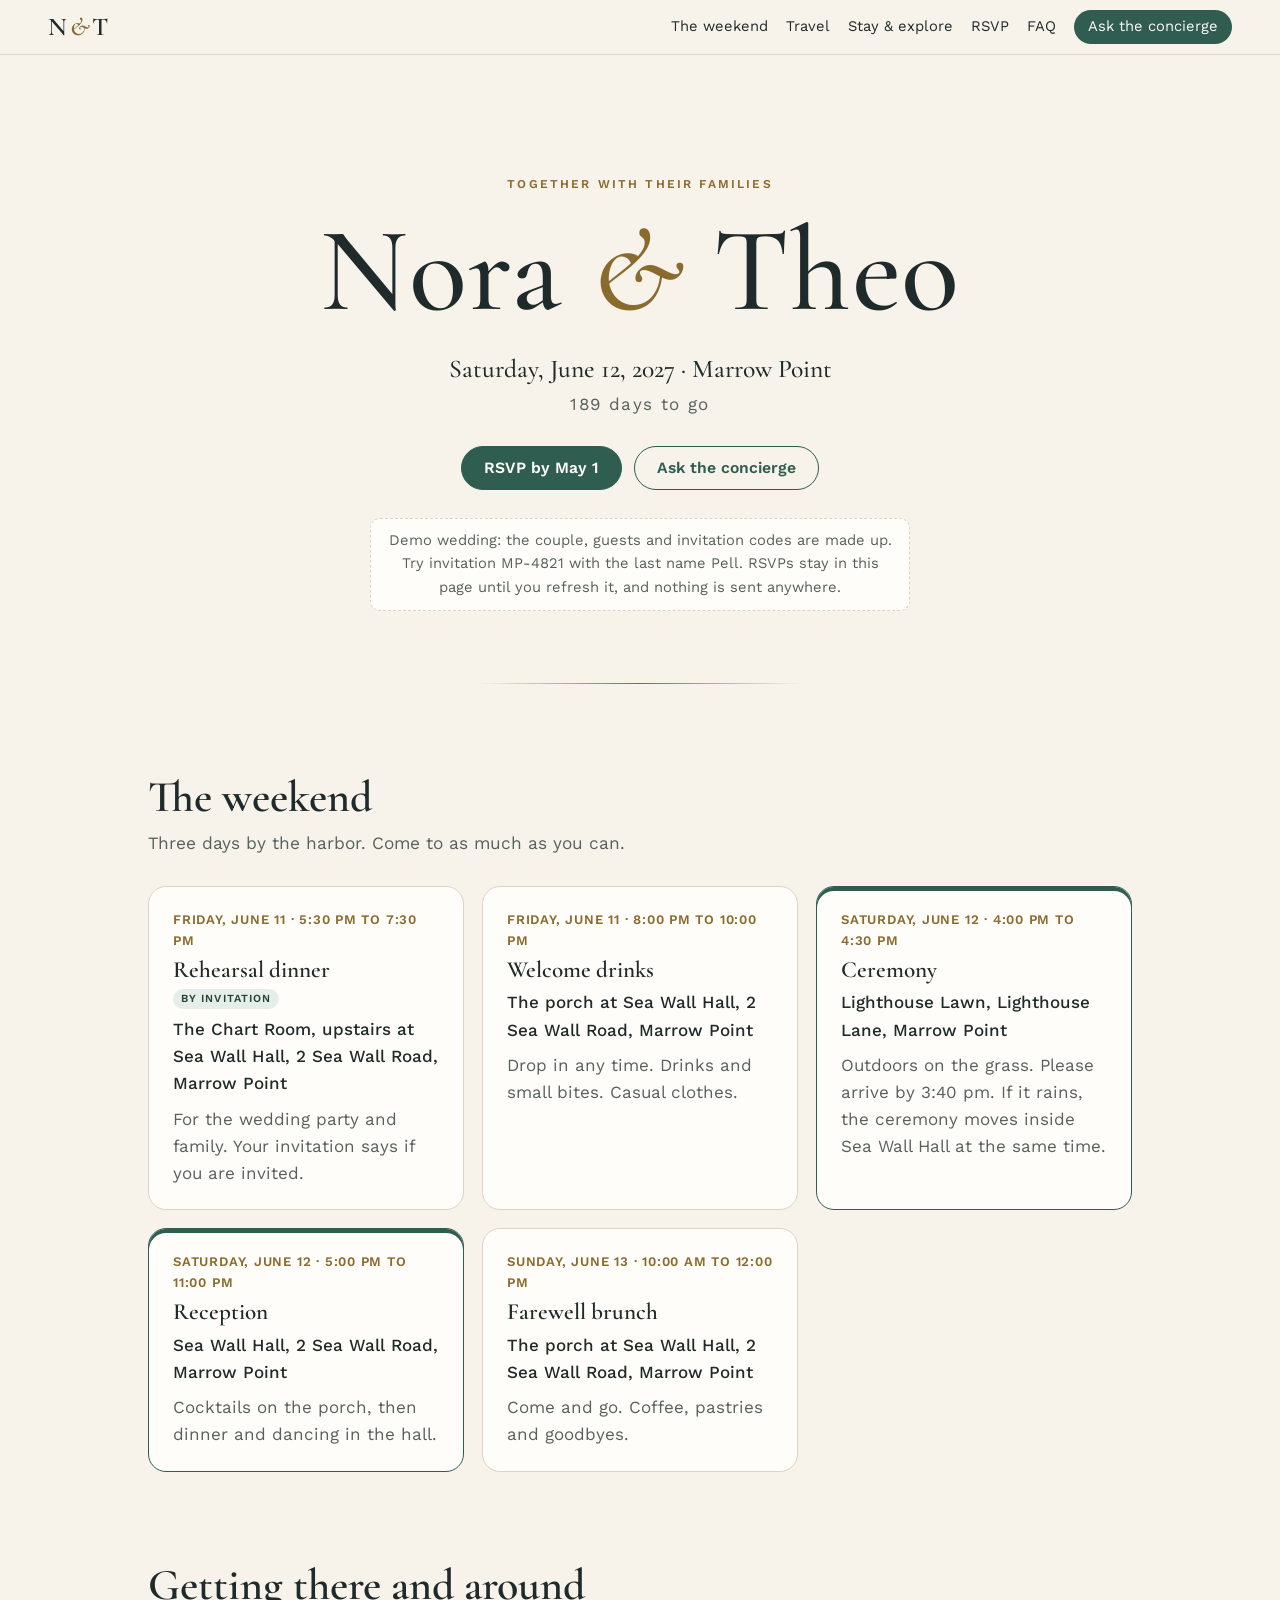
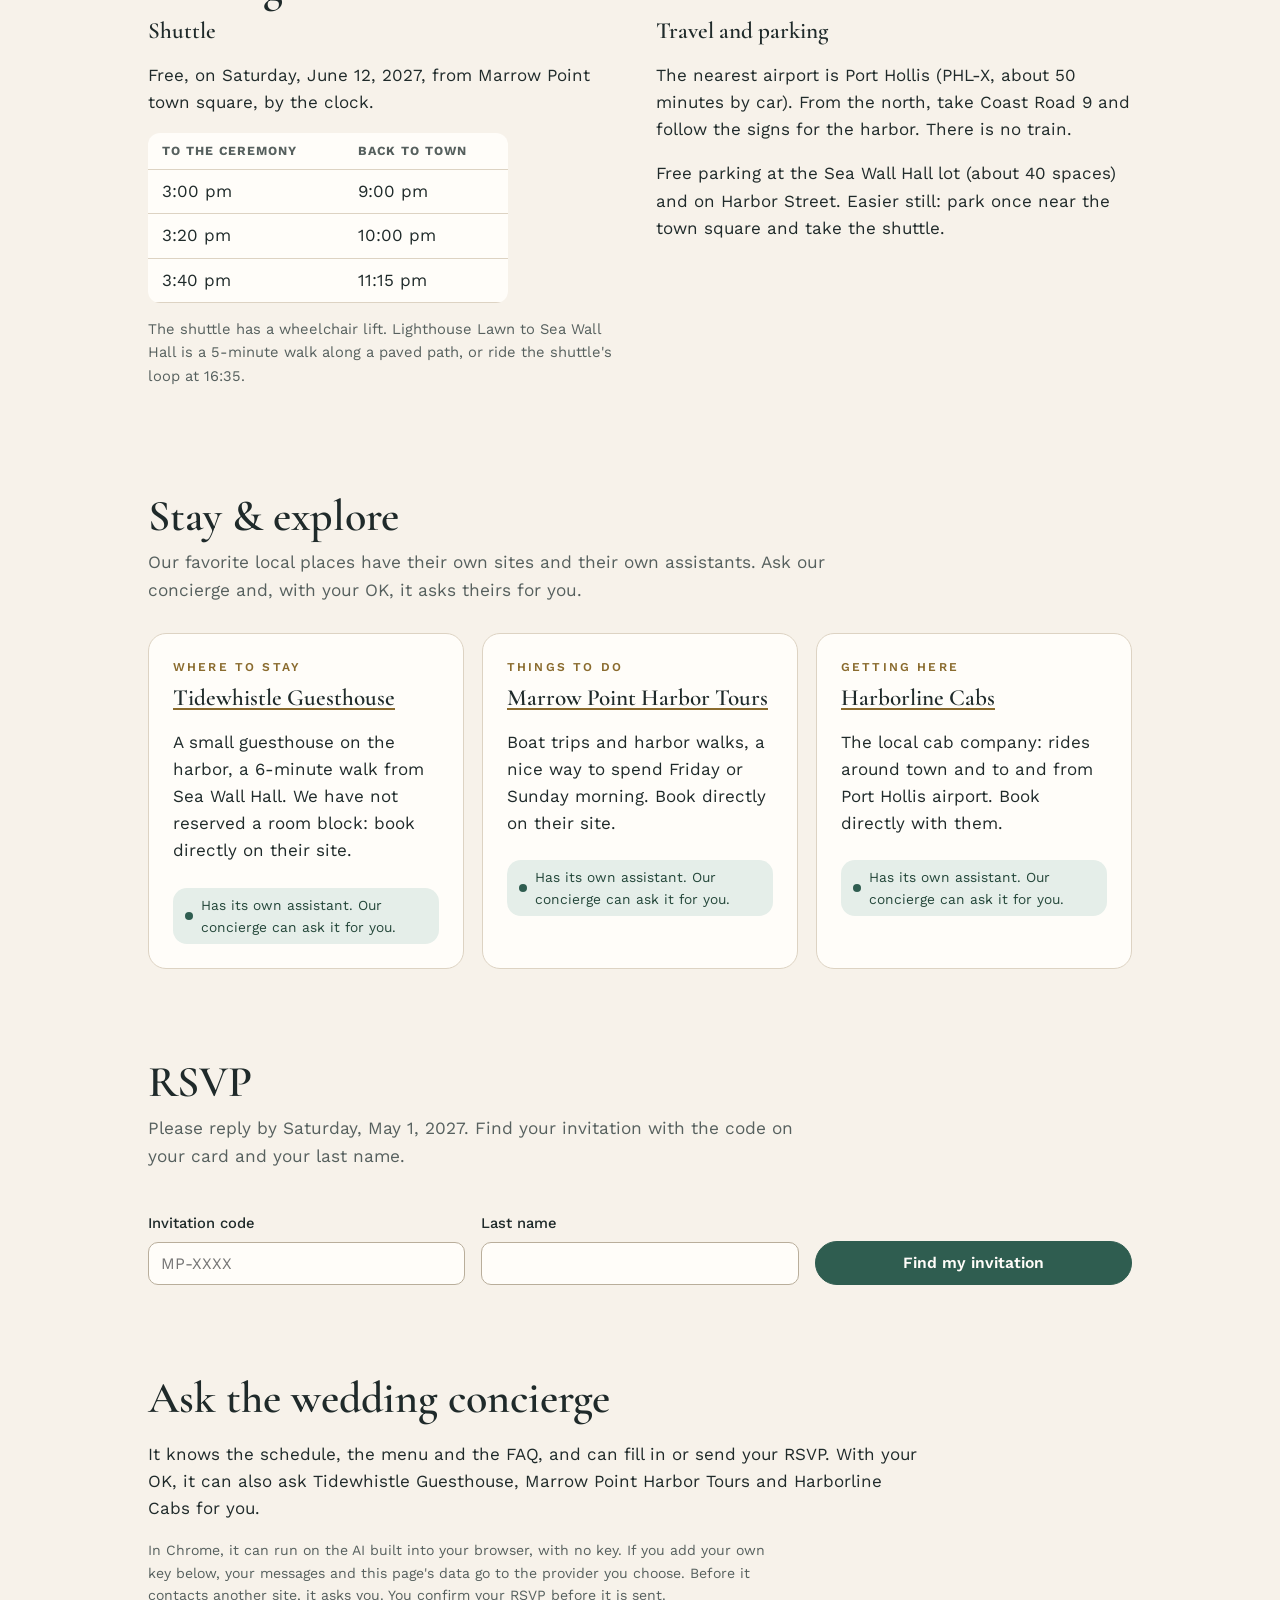
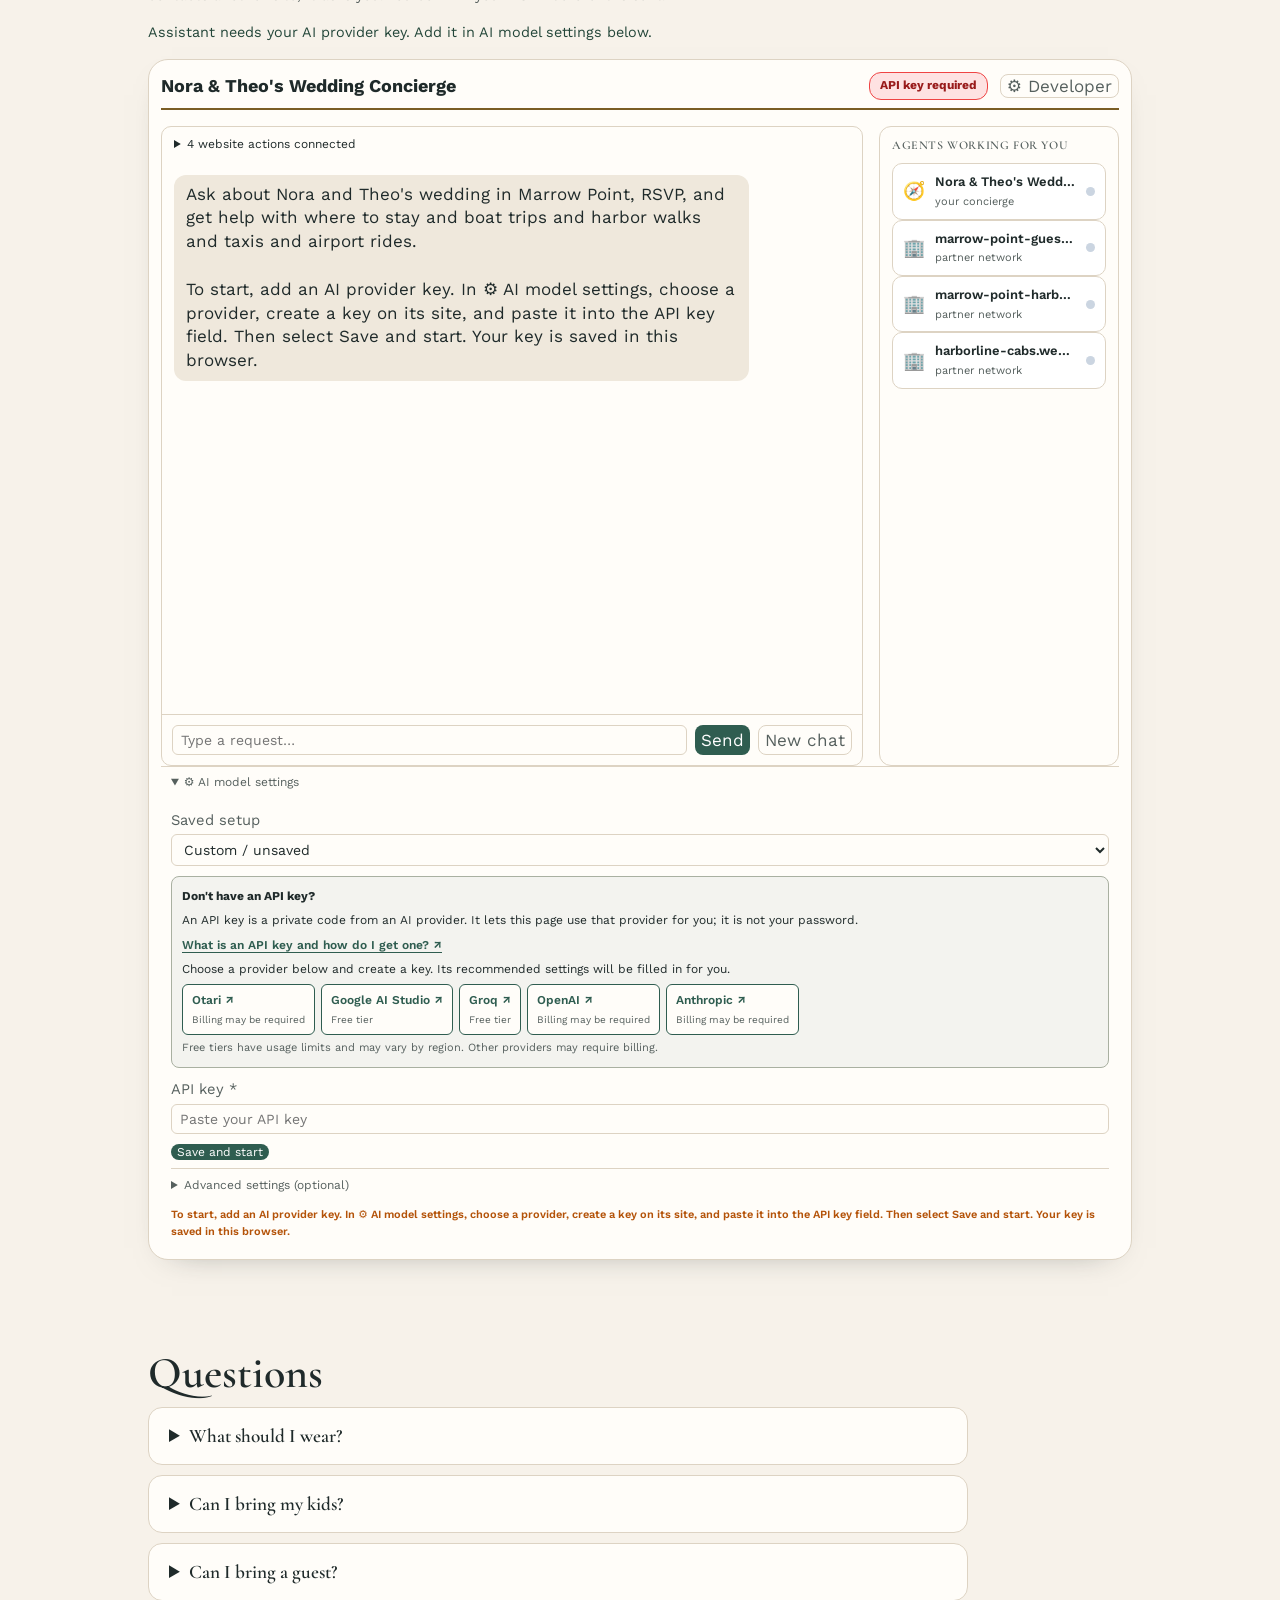
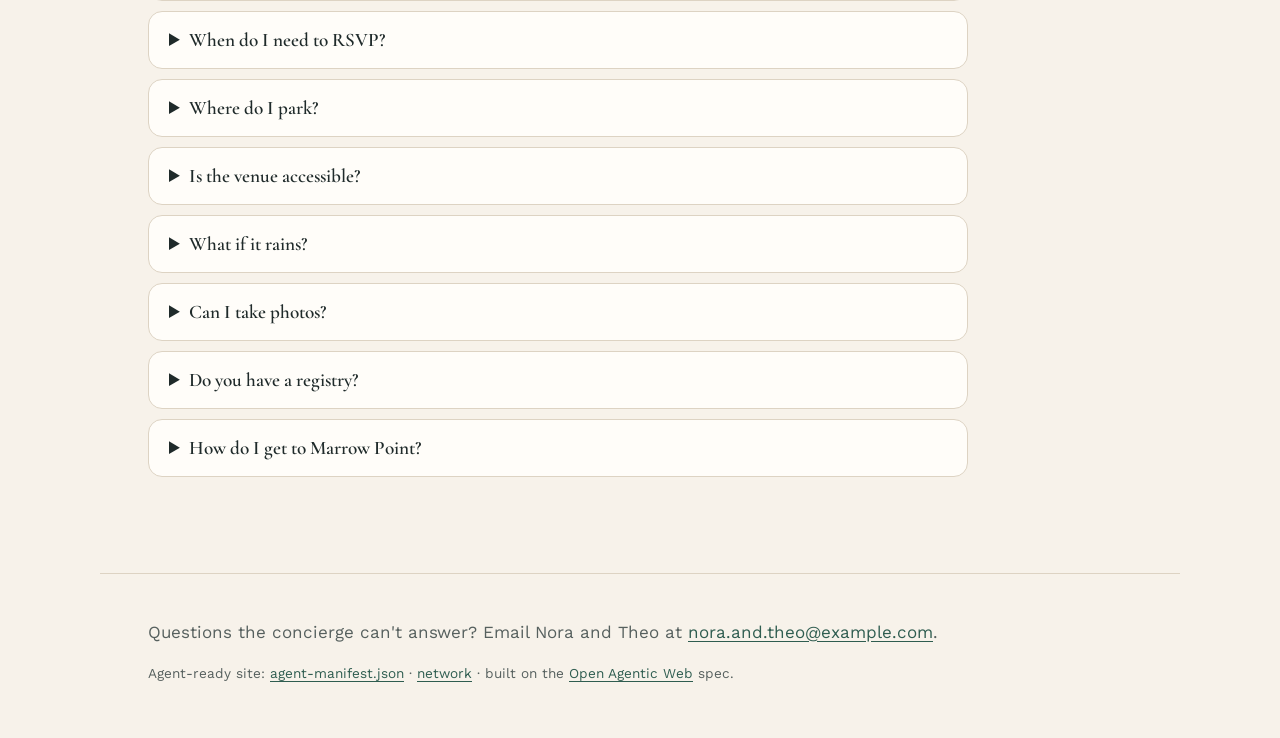
==== wedding/index.html @ eae4ab56 "Marrow Point: an agentic wedding weekend and event site kit Wedding site with a guest concierge buil" ====
<!doctype html>
<html lang="en">
  <head>
    <meta charset="utf-8">
    <meta name="viewport" content="width=device-width, initial-scale=1">
    <meta name="description" content="Nora and Theo are getting married in Marrow Point on June 12, 2027. The weekend schedule, travel, places to stay, RSVP, and a concierge that answers guests' questions.">
    <title>Nora &amp; Theo · Marrow Point · June 12, 2027</title>
    <link rel="icon" href="favicon.svg" type="image/svg+xml">
    <link rel="preconnect" href="https://fonts.googleapis.com">
    <link rel="preconnect" href="https://fonts.gstatic.com" crossorigin>
    <link rel="stylesheet" href="https://fonts.googleapis.com/css2?family=Cormorant+Garamond:ital,wght@0,500;0,600;1,500&family=Work+Sans:wght@400;500;600&display=swap">
    <link rel="stylesheet" href="styles.css">
    <script type="module" src="js/app.js"></script>
    <script type="module" src="site.js"></script>
  </head>
  <body>
    <a class="skip" href="#main">Skip to content</a>
    <header class="topbar">
      <a class="monogram" id="monogram" href="#top" aria-label="Home">N<span>&amp;</span>T</a>
      <nav aria-label="Main navigation">
        <a href="#weekend" id="nav-schedule">Schedule</a>
        <a href="#travel">Travel</a>
        <a href="#stay" id="nav-stay">Stay &amp; explore</a>
        <a href="#rsvp">RSVP</a>
        <a href="#faq">FAQ</a>
        <a class="nav-ask" href="#assistant">Ask the concierge</a>
      </nav>
    </header>

    <main id="main">
      <section id="top" class="hero" aria-labelledby="names">
        <p class="eyebrow" id="hero-eyebrow">Together with their families</p>
        <h1 id="names">Nora <span class="amp">&amp;</span> Theo</h1>
        <p class="hero-date" id="hero-date">Saturday, June 12, 2027 · Marrow Point</p>
        <p class="hero-count" id="countdown" aria-live="off"></p>
        <div class="hero-actions">
          <a class="button" id="rsvp-cta" href="#rsvp">RSVP</a>
          <a class="button ghost" href="#assistant">Ask the concierge</a>
        </div>
        <p id="demo-note" class="note demo">Demo wedding: the couple, guests and invitation codes are made up.
          Try invitation <strong>MP-4821</strong> with the last name <strong>Pell</strong>.
          RSVPs stay in this page until you refresh it, and nothing is sent anywhere.</p>
      </section>

      <section id="weekend" aria-labelledby="weekend-heading">
        <h2 id="weekend-heading">The weekend</h2>
        <p class="lede" id="weekend-lede"></p>
        <ol id="event-list" class="events"></ol>
        <noscript><p>Please turn on JavaScript to see the schedule and RSVP, or email nora.and.theo@example.com.</p></noscript>
      </section>

      <section id="travel" aria-labelledby="travel-heading">
        <h2 id="travel-heading">Getting there and around</h2>
        <div class="two-col">
          <div id="shuttle-block">
            <h3>Shuttle</h3>
            <div id="shuttle"></div>
          </div>
          <div>
            <h3>Travel and parking</h3>
            <p id="travel-note"></p>
            <p id="parking-note"></p>
          </div>
        </div>
      </section>

      <section id="stay" aria-labelledby="stay-heading">
        <h2 id="stay-heading">Stay &amp; explore</h2>
        <p class="lede" id="partners-note">Our favorite local places have their own sites and their own assistants.
          Ask our concierge and, with your OK, it asks theirs for you.</p>
        <div id="partner-list" class="partners"></div>
      </section>

      <section id="rsvp" aria-labelledby="rsvp-heading">
        <h2 id="rsvp-heading">RSVP</h2>
        <p class="lede" id="rsvp-deadline"></p>
        <form id="find-form" class="find" novalidate>
          <div class="field">
            <label for="find-code">Invitation code</label>
            <input id="find-code" autocomplete="off" maxlength="12" placeholder="Code" required>
          </div>
          <div class="field">
            <label for="find-lastName">Last name</label>
            <input id="find-lastName" autocomplete="family-name" maxlength="60" required>
          </div>
          <div class="field">
            <button type="submit">Find my invitation</button>
          </div>
        </form>
        <p id="find-error" class="error" role="alert"></p>
        <form id="rsvp-form" class="panel" novalidate hidden>
          <h3 id="rsvp-party"></h3>
          <p id="rsvp-current" class="note"></p>
          <div id="rsvp-guests"></div>
          <fieldset id="rsvp-plusone" hidden>
            <legend>Your guest</legend>
            <div class="field-row">
              <div class="field">
                <label for="plusone-name">Guest's full name (leave blank if you're coming alone)</label>
                <input id="plusone-name" maxlength="80" autocomplete="off">
              </div>
              <div class="field">
                <label for="plusone-meal">Dinner</label>
                <select id="plusone-meal"></select>
              </div>
            </div>
          </fieldset>
          <fieldset id="rsvp-events">
            <legend>Join us for more</legend>
            <div id="rsvp-event-boxes"></div>
          </fieldset>
          <label class="check" id="rsvp-shuttle-row"><input id="rsvp-shuttle" type="checkbox"> Save us seats on the shuttle</label>
          <label for="rsvp-notes">Notes for the couple (allergies, access needs, song requests)</label>
          <textarea id="rsvp-notes" rows="3" maxlength="400"></textarea>
          <p id="rsvp-error" class="error" role="alert"></p>
          <button type="submit">Send RSVP</button>
        </form>
        <div id="rsvp-confirmation" class="confirmation" tabindex="-1" hidden></div>
      </section>

      <section id="assistant" class="assistant" aria-labelledby="assistant-heading">
        <h2 id="assistant-heading">Ask the concierge</h2>
        <p id="assistant-intro">It knows the schedule, the menu and the FAQ, and can fill in or send your RSVP.</p>
        <p class="assistant-note">In Chrome, it can run on the AI built into your browser, with no key. If you add your own key below, your messages and this page's data go to the provider you choose. Before it contacts another site, it asks you. You confirm your RSVP before it is sent.</p>
        <p id="ondevice" class="ondevice" hidden></p>
        <p id="assistant-status" role="status">Connecting the assistant… If this message stays, the assistant could not load. You can still use the page directly.</p>
        <div id="agent-app">
          <div data-ns-slot="header"></div>
          <div class="assistant-panels">
            <div data-ns-slot="chat"></div>
            <div data-ns-slot="agents"></div>
          </div>
          <div data-ns-slot="settings"></div>
        </div>
      </section>

      <section id="faq" aria-labelledby="faq-heading">
        <h2 id="faq-heading">Questions</h2>
        <div id="faq-list" class="faq"></div>
      </section>
      <p id="status" class="visually-hidden" role="status" aria-live="polite"></p>
    </main>
    <footer>
      <p id="contact">Questions the concierge can't answer? Email Nora and Theo at
        <a href="mailto:nora.and.theo@example.com">nora.and.theo@example.com</a>.</p>
      <p class="small">Agent-ready site: <a href="agent-manifest.json">agent-manifest.json</a> ·
        <a id="network-link" href="marrow_point_wedding.network.json">network</a> · built on the
        <a href="https://github.com/cognizant-ai-labs/agentic-web">Open Agentic Web</a> spec.</p>
    </footer>
  </body>
</html>
---- wedding/styles.css ----
/* Nora & Theo, Marrow Point. A coastal palette: sea-glass green, sand, ink and a brass accent. */
:root {
  --ink: #1f2a2a;
  --muted: #56605e;
  --sea: #2f5d50;
  --sea-dark: #234639;
  --sea-tint: #e5eee9;
  --sand: #f7f2ea;
  --paper: #fffdf9;
  --brass: #8a6b2e;
  --line: #ddd3c3;
  --error: #9b2c2c;
  --serif: "Cormorant Garamond", Georgia, "Times New Roman", serif;
  --sans: "Work Sans", system-ui, -apple-system, "Segoe UI", sans-serif;
}

* { box-sizing: border-box; }
html { scroll-behavior: smooth; scroll-padding-top: 72px; }
body { margin: 0; background: var(--sand); color: var(--ink); font: 400 17px/1.6 var(--sans); }
a { color: var(--sea); text-underline-offset: 3px; }
a:hover { color: var(--sea-dark); }
h1, h2, h3 { font-family: var(--serif); font-weight: 600; line-height: 1.15; color: var(--ink); }
h2 { font-size: clamp(2rem, 4vw, 2.75rem); margin: 0 0 8px; }
h3 { font-size: 1.45rem; margin: 0 0 6px; }
.skip { position: absolute; left: -999px; top: 8px; background: var(--paper); padding: 8px 12px; z-index: 20; }
.skip:focus { left: 8px; }
.visually-hidden { position: absolute; width: 1px; height: 1px; overflow: hidden; clip: rect(0 0 0 0); white-space: nowrap; }
:focus-visible { outline: 3px solid var(--brass); outline-offset: 2px; }

/* Top bar */
.topbar { position: sticky; top: 0; z-index: 10; display: flex; align-items: center; justify-content: space-between; gap: 16px;
  padding: 10px clamp(16px, 4vw, 48px); background: rgba(247, 242, 234, 0.94); backdrop-filter: blur(6px); border-bottom: 1px solid var(--line); }
.monogram { font: 600 1.6rem/1 var(--serif); color: var(--ink); text-decoration: none; letter-spacing: 0.04em; }
.monogram span { color: var(--brass); font-style: italic; margin: 0 2px; }
.topbar nav { display: flex; flex-wrap: wrap; align-items: center; gap: 4px 18px; font-size: 0.92rem; }
.topbar nav a { color: var(--ink); text-decoration: none; padding: 4px 0; }
.topbar nav a:hover { color: var(--sea); text-decoration: underline; }
.topbar nav .nav-ask { color: var(--paper); background: var(--sea); padding: 5px 14px; border-radius: 999px; }
.topbar nav .nav-ask:hover { background: var(--sea-dark); color: var(--paper); text-decoration: none; }

main > section { max-width: 1080px; margin: 0 auto; padding: clamp(48px, 7vw, 88px) clamp(16px, 4vw, 48px) 0; }
.lede { color: var(--muted); font-size: 1.08rem; margin: 0 0 28px; max-width: 62ch; }
.eyebrow { text-transform: uppercase; letter-spacing: 0.18em; font-size: 0.75rem; color: var(--brass); margin: 0 0 8px; font-weight: 600; }
.note { color: var(--muted); font-size: 0.92rem; }

/* Hero */
main > .hero { text-align: center; padding-top: clamp(56px, 10vw, 120px); }
.hero h1 { font-size: clamp(3.6rem, 11vw, 7.5rem); font-weight: 500; margin: 8px 0 12px; letter-spacing: 0.01em; }
.hero .amp { font-style: italic; color: var(--brass); font-weight: 500; }
.hero-date { font: 500 clamp(1.25rem, 2.6vw, 1.6rem)/1.3 var(--serif); margin: 0; }
.hero-count { margin: 6px 0 28px; color: var(--muted); letter-spacing: 0.08em; }
.hero-actions { display: flex; flex-wrap: wrap; justify-content: center; gap: 12px; }
.hero .demo { max-width: 60ch; margin: 28px auto 0; background: var(--paper); border: 1px dashed var(--line); padding: 10px 16px; border-radius: 10px; }
.hero::after { content: ""; display: block; height: 1px; max-width: 320px; margin: clamp(48px, 7vw, 72px) auto 0;
  background: linear-gradient(90deg, transparent, var(--brass), transparent); }

/* Buttons and forms */
button, .button { display: inline-block; font: 600 0.98rem/1 var(--sans); padding: 13px 22px; border-radius: 999px; border: 1px solid var(--sea);
  background: var(--sea); color: var(--paper); cursor: pointer; text-decoration: none; }
button:hover, .button:hover { background: var(--sea-dark); color: var(--paper); }
.button.ghost { background: transparent; color: var(--sea); }
.button.ghost:hover { background: var(--sea-tint); color: var(--sea-dark); }
label { display: block; font-weight: 500; font-size: 0.92rem; margin: 14px 0 6px; }
input, select, textarea { width: 100%; font: 400 1rem var(--sans); padding: 11px 12px; border: 1px solid #b9ae9b; border-radius: 10px; background: var(--paper); color: var(--ink); }
textarea { resize: vertical; }
fieldset { border: 1px solid var(--line); border-radius: 14px; padding: 14px 18px 18px; margin: 18px 0 0; }
legend { font: 600 1.2rem var(--serif); padding: 0 6px; }
label.check { display: flex; align-items: center; gap: 10px; font-weight: 400; margin: 10px 0; }
label.check input { width: 20px; height: 20px; flex: none; accent-color: var(--sea); }
.choices { display: flex; flex-wrap: wrap; gap: 0 24px; }
.field-row, .find { display: flex; flex-wrap: wrap; gap: 0 16px; align-items: flex-end; }
.field { flex: 1 1 200px; }
.find button { margin-top: 14px; width: 100%; }
.error { color: var(--error); font-weight: 500; min-height: 1em; }
.error:empty { display: none; }
.panel { background: var(--paper); border: 1px solid var(--line); border-radius: 20px; padding: clamp(18px, 3vw, 32px); margin-top: 20px; box-shadow: 0 12px 32px -24px rgba(31, 42, 42, 0.5); }
.panel > button { margin-top: 18px; }
.panel h3 { margin-bottom: 0; }
.confirmation { margin-top: 20px; background: var(--sea-tint); border-left: 4px solid var(--sea); border-radius: 12px; padding: 18px 22px; }
.confirmation h3 { margin: 0 0 4px; }

/* Weekend */
.events { list-style: none; padding: 0; margin: 0; display: grid; grid-template-columns: repeat(auto-fit, minmax(290px, 1fr)); gap: 18px; }
.event { background: var(--paper); border: 1px solid var(--line); border-radius: 18px; padding: 22px 24px; }
#event-ceremony, #event-reception { border-color: var(--sea); box-shadow: inset 0 4px 0 var(--sea); }
.event .when { margin: 0 0 6px; color: var(--brass); font-weight: 600; font-size: 0.82rem; letter-spacing: 0.06em; text-transform: uppercase; }
.event .place { margin: 0 0 8px; font-weight: 500; }
.event p:last-child { margin: 0; color: var(--muted); }
.tag { font: 600 0.68rem/1 var(--sans); text-transform: uppercase; letter-spacing: 0.1em; background: var(--sea-tint); color: var(--sea-dark);
  padding: 5px 8px; border-radius: 999px; vertical-align: middle; white-space: nowrap; display: inline-block; }

/* Travel */
.two-col { display: grid; grid-template-columns: repeat(auto-fit, minmax(280px, 1fr)); gap: 32px; }
.times { border-collapse: collapse; width: 100%; max-width: 360px; background: var(--paper); border-radius: 12px; overflow: hidden; }
.times th, .times td { text-align: left; padding: 8px 14px; border-bottom: 1px solid var(--line); }
.times th { font-size: 0.78rem; text-transform: uppercase; letter-spacing: 0.08em; color: var(--muted); }

/* Partners */
.partners { display: grid; grid-template-columns: repeat(auto-fit, minmax(280px, 1fr)); gap: 18px; }
.partner { background: var(--paper); border: 1px solid var(--line); border-radius: 18px; padding: 24px; }
.partner h3 a { color: var(--ink); text-decoration-color: var(--brass); }
.agent-badge { display: inline-flex; align-items: center; gap: 8px; margin: 6px 0 0; font-size: 0.86rem; color: var(--sea-dark); background: var(--sea-tint);
  padding: 6px 12px; border-radius: 14px; }
.agent-badge::before { content: ""; width: 8px; height: 8px; flex: none; border-radius: 50%; background: var(--sea); }

/* FAQ */
.faq { display: grid; gap: 10px; max-width: 820px; }
.faq details { background: var(--paper); border: 1px solid var(--line); border-radius: 14px; padding: 4px 20px; }
.faq summary { cursor: pointer; font: 600 1.2rem var(--serif); padding: 12px 0; }
.faq details p { margin: 0 0 16px; color: var(--muted); }

footer { max-width: 1080px; margin: clamp(56px, 8vw, 96px) auto 0; padding: 28px clamp(16px, 4vw, 48px) 40px; border-top: 1px solid var(--line); color: var(--muted); }
footer .small { font-size: 0.85rem; }

@media (max-width: 760px) {
  body { font-size: 16px; }
  .topbar { flex-direction: column; align-items: flex-start; gap: 6px; position: static; }
  .topbar nav { gap: 2px 14px; }
  html { scroll-padding-top: 8px; }
}

/* ---------- Assistant (from the agentify-website template, set to this palette) ---------- */
.assistant > p { max-width: 70ch; }
.assistant .assistant-note { font-size: 0.88rem; color: var(--muted); }
#assistant-status { font-size: 0.9rem; color: var(--sea-dark); }

/* White text sits on --ns-primary and --ns-accent: both are over 4.5:1 with white. */
#agent-app {
  --ns-font: "Work Sans", system-ui, sans-serif;
  --ns-bg: #fffdf9;
  --ns-fg: #1f2a2a;
  --ns-primary: #2f5d50;
  --ns-accent: #7a5d24;
  --ns-border: #ddd3c3;
  --ns-panelbg: #fffdf9;
  --ns-msgbg: #efe8dc;
  --ns-muted: #56605e;
  background: var(--paper); border: 1px solid var(--line); border-radius: 20px; padding: 12px;
  box-shadow: 0 12px 32px -24px rgba(31, 42, 42, 0.5);
}

.assistant-panels {
  display: grid;
  grid-template-columns: minmax(0, 1fr) 240px;
  gap: 16px;
  margin-top: 16px;
}

#agent-app.ns-composed-app [data-ns-slot="chat"] { height: 640px; }
#agent-app .ns-chat { background: var(--ns-bg); }
/* Undo the page's own form rules inside the runtime's controls. */
#agent-app input[type="checkbox"],
#agent-app input[type="radio"] { width: auto; }
#agent-app input, #agent-app select, #agent-app textarea { border-radius: 6px; padding: 6px 8px; font-size: 14px; }
#agent-app fieldset { border-radius: 8px; padding: revert; margin: revert; }
#agent-app legend { font: inherit; }
#agent-app .ns-header { flex-wrap: wrap; }
#agent-app .ns-settings-body label { margin: 4px 0; font-weight: 400; }
#agent-app .ns-w-label { font-family: inherit; }
#agent-app .ns-widget label { margin: 0; }
#agent-app .ns-w-radio label,
#agent-app .ns-w-multi label,
#agent-app .ns-w-toggle { font-weight: 400; }
#agent-app .ns-w-toggle { font-size: 13px; }
#agent-app button { margin: 0; border-radius: 8px; font: inherit; line-height: normal; padding: revert; }
#agent-app .ns-w-choice { color: var(--ns-fg); }
#agent-app .ns-devtoggle:not(.on):hover,
#agent-app .ns-modal-close:hover { background: transparent; }
#agent-app .ns-w-choice:disabled:hover { background: #fafbfc; }
#agent-app .ns-consent { background: #fffbeb; }
#agent-app .ns-msgs:has(.ns-consent-actions) > .ns-turn-status { display: none; }
#agent-app .ns-msg { overflow-wrap: break-word; }
#agent-app .ns-consent-actions { flex-wrap: wrap; }
#agent-app .ns-consent-actions button { white-space: nowrap; }

body > dialog h2 { margin: 0 0 12px; font: 600 1.6rem var(--serif); }
body > dialog button { margin-right: 8px; }
.assistant-review { max-width: 640px; width: 85%; max-height: 85vh; overflow: auto; border: 1px solid var(--line); border-radius: 16px; padding: 24px;
  font: 16px var(--sans); background: var(--paper); color: var(--ink); }
.assistant-review::backdrop { background: rgba(31, 42, 42, 0.45); }
.assistant-review dl { display: grid; grid-template-columns: fit-content(40%) 1fr; gap: 4px 16px; margin: 12px 0; }
.assistant-review dt { font-weight: 600; }
.assistant-review dd { margin: 0; overflow-wrap: anywhere; }
.assistant-review details { margin: 12px 0; }
.assistant-review pre { white-space: pre-wrap; overflow-wrap: anywhere; }
.assistant-review .assistant-decline { background: transparent; color: inherit; border: 1px solid currentColor; }

@media (max-width: 760px) {
  .assistant-panels { grid-template-columns: 1fr; }
  .assistant-review dl { grid-template-columns: 1fr; gap: 0; }
  .assistant-review dd { margin-bottom: 8px; }
}

.ondevice { display: flex; flex-wrap: wrap; align-items: center; gap: 8px 12px; background: var(--sea-tint); border-radius: 14px; padding: 12px 16px; }
.ondevice[hidden] { display: none; }
.ondevice button { padding: 10px 18px; }
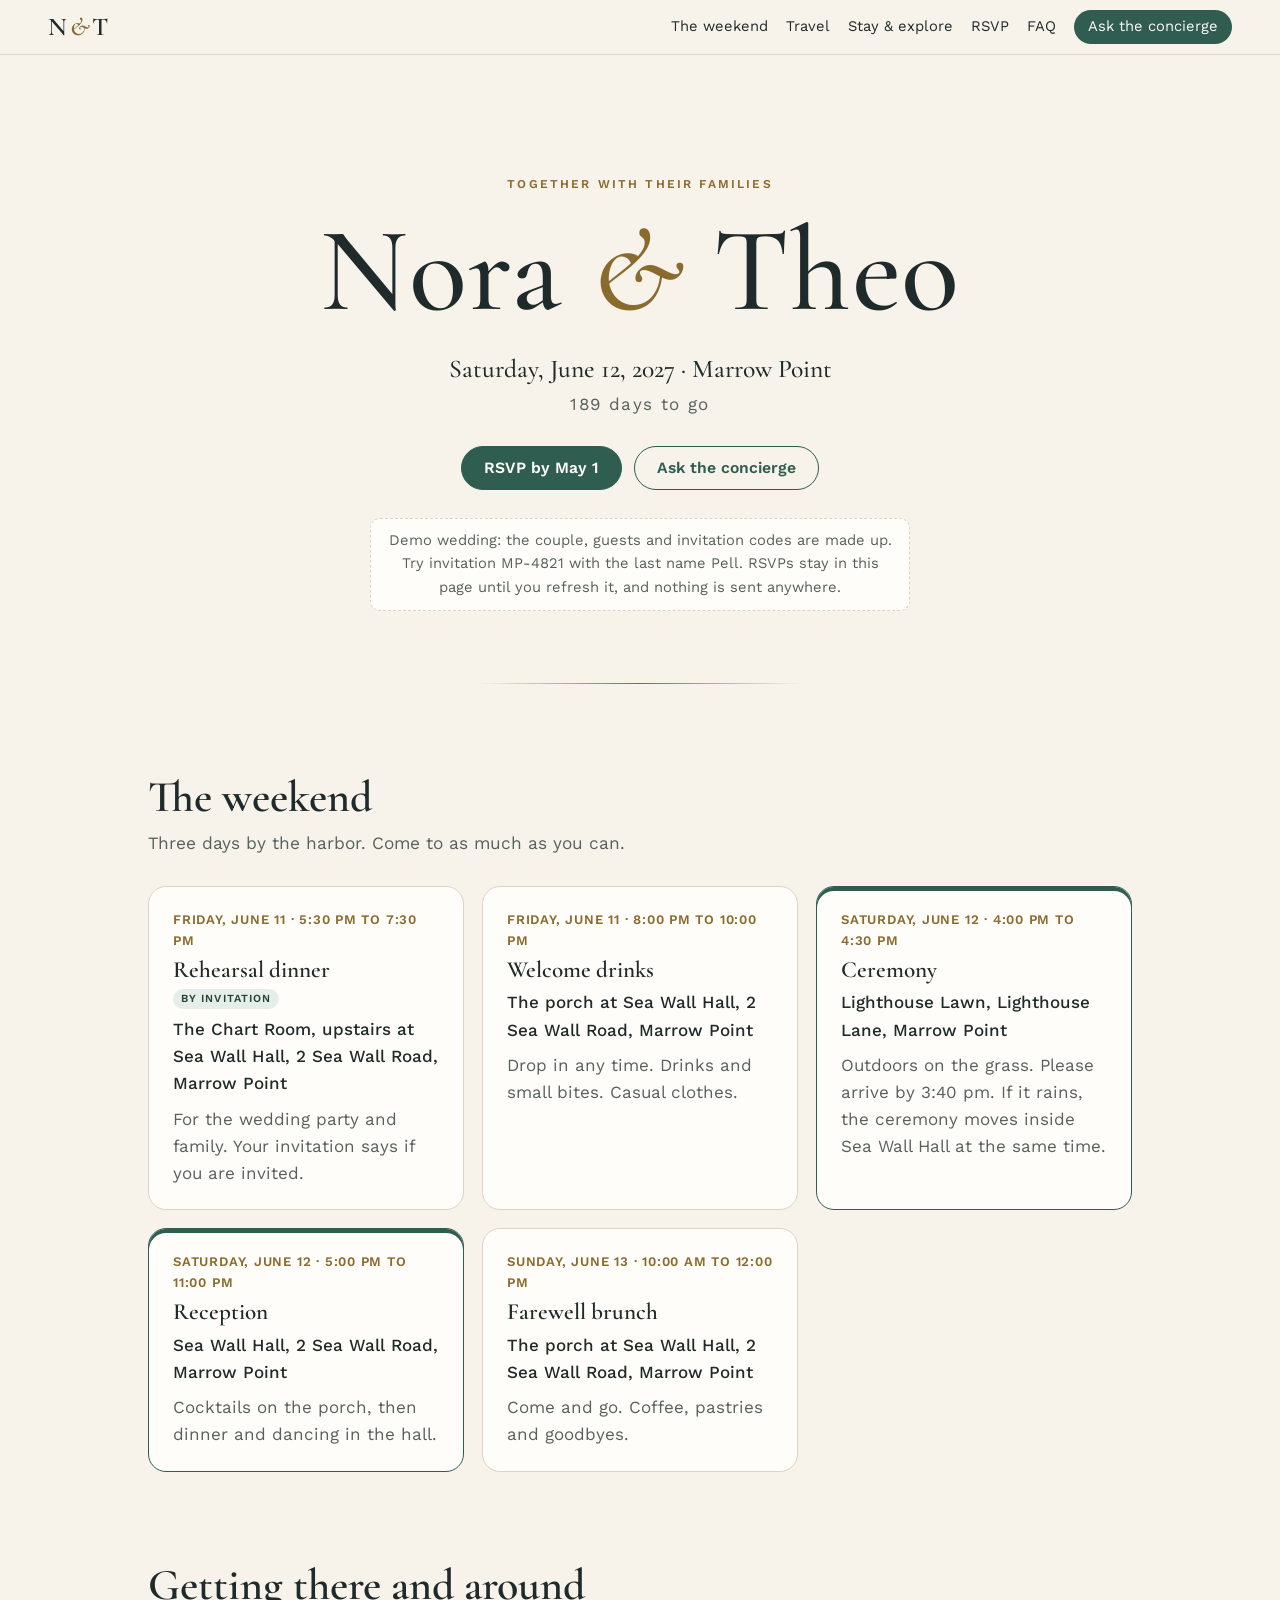
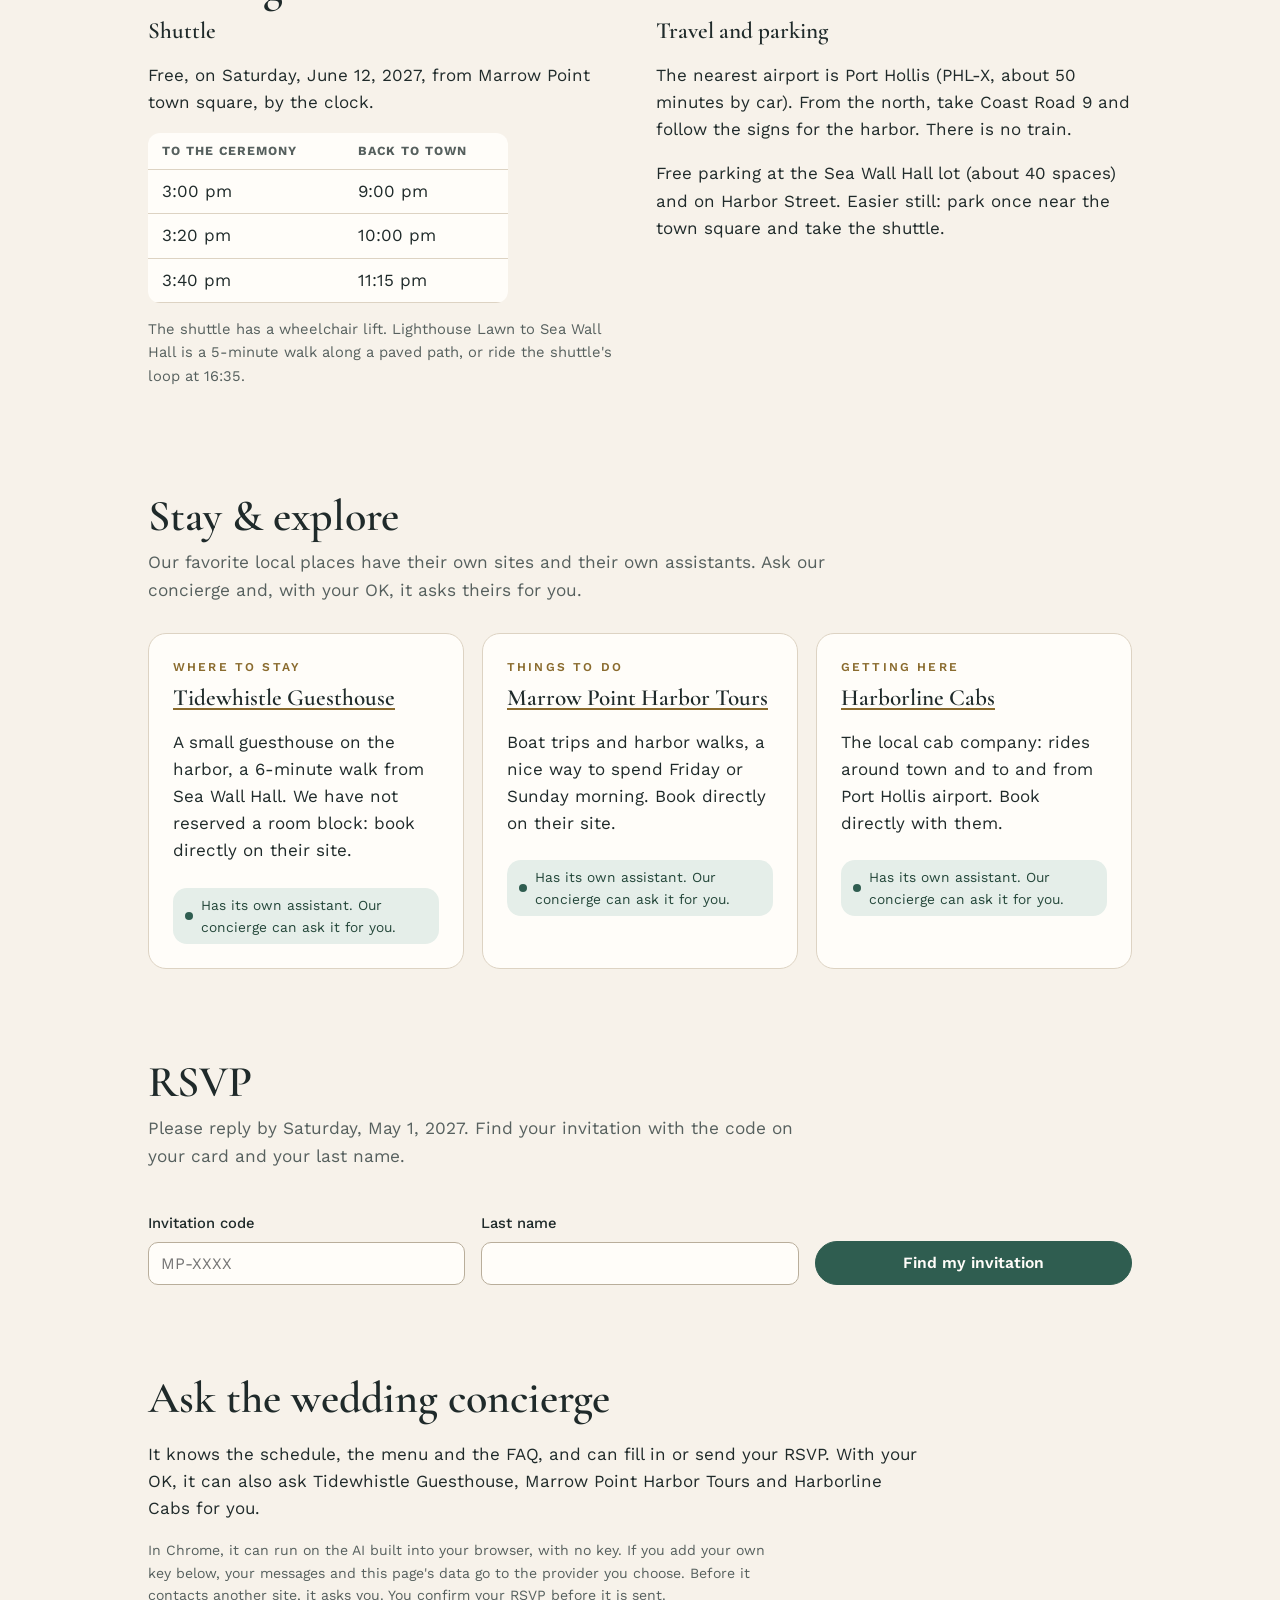
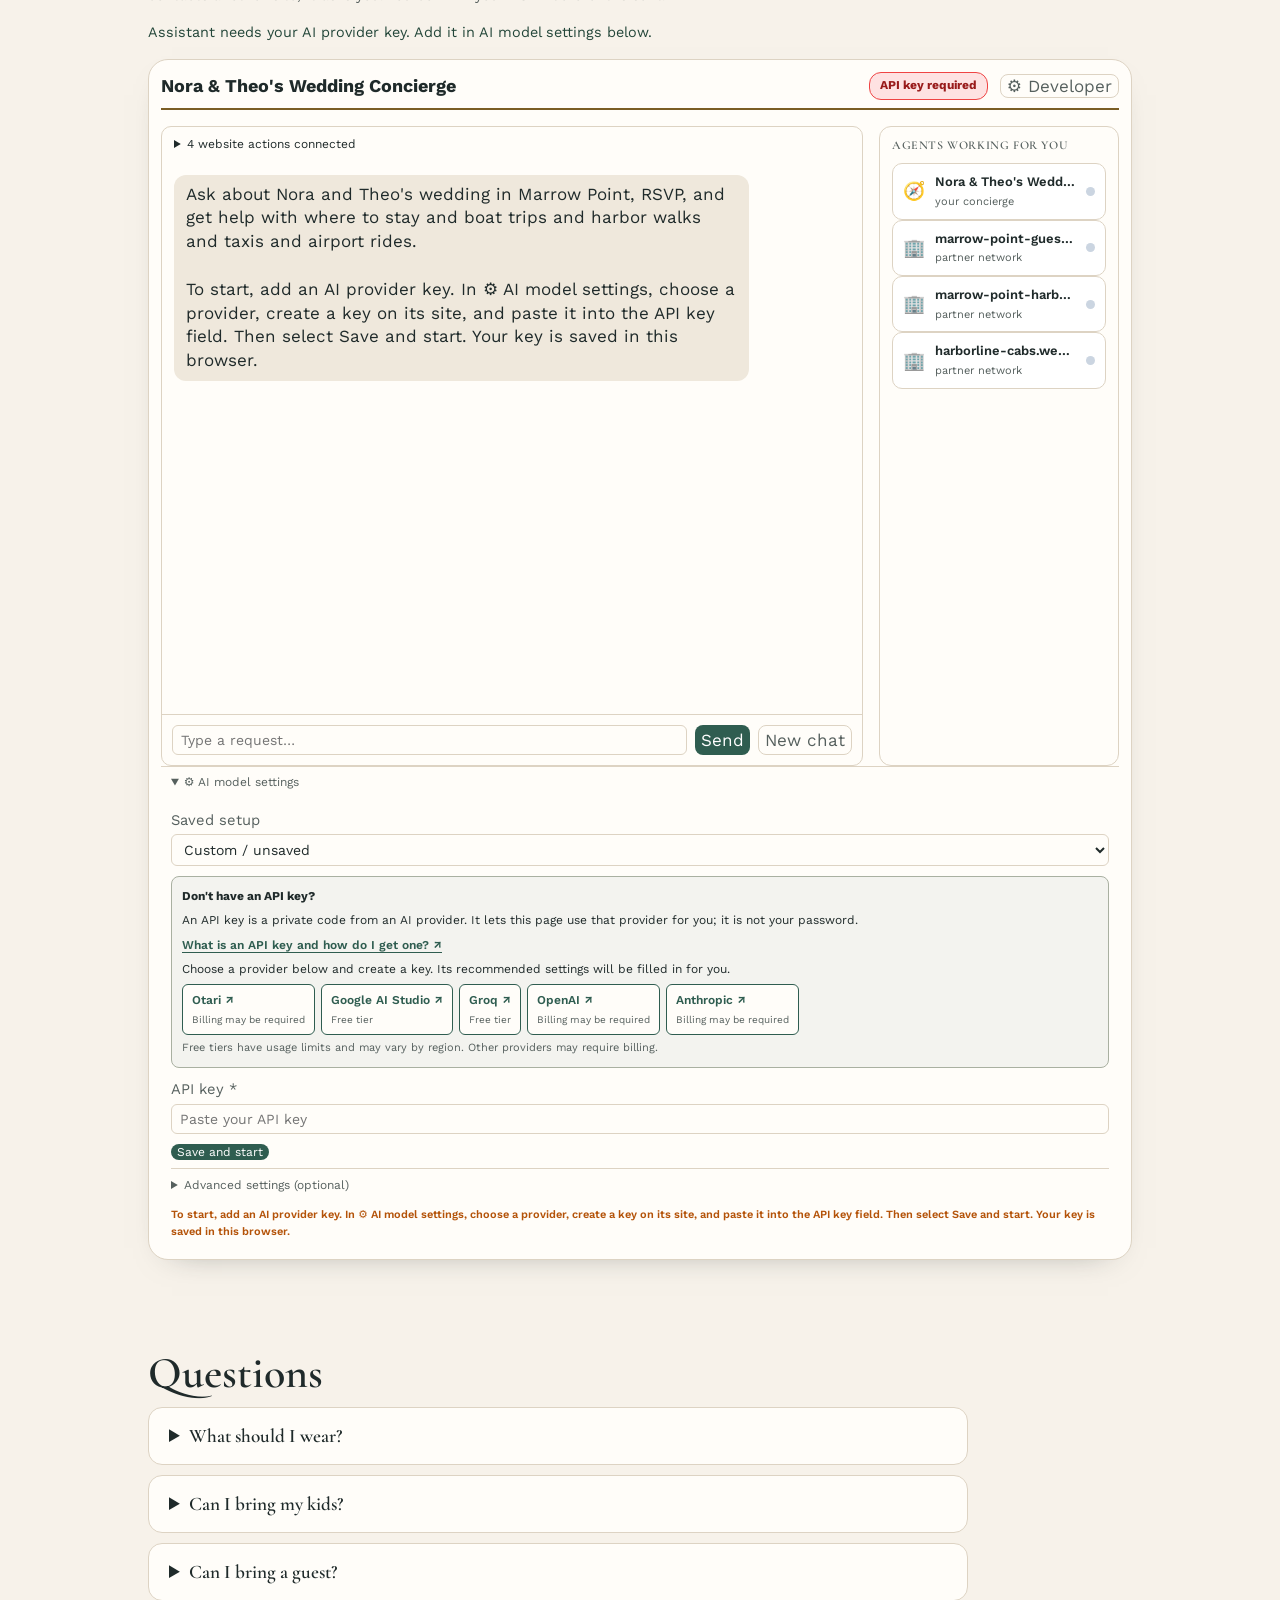
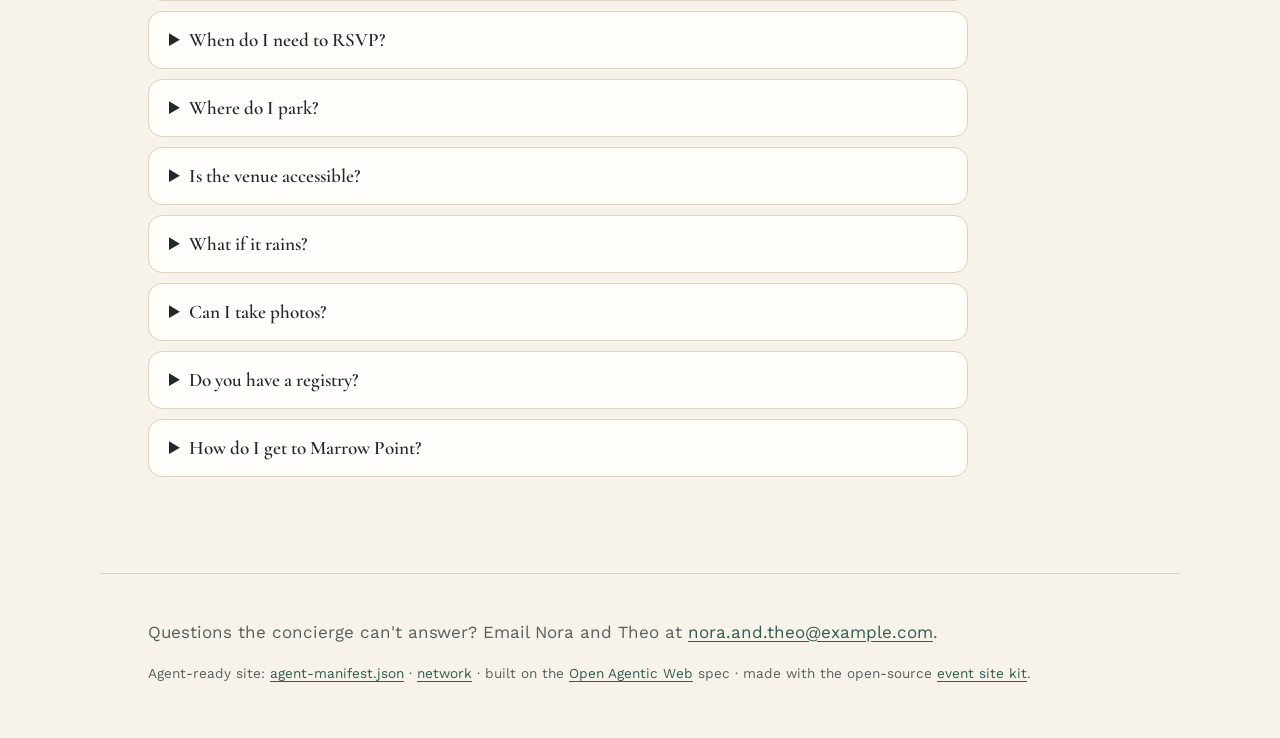
==== commit fc6c67ab: "Link the code and event site kit from the site footer Co-Authored-By: Claude Opus 5.5 <noreply@anthr" ====
--- a/wedding/index.html
+++ b/wedding/index.html
@@ -145,7 +145,8 @@
         <a href="mailto:nora.and.theo@example.com">nora.and.theo@example.com</a>.</p>
       <p class="small">Agent-ready site: <a href="agent-manifest.json">agent-manifest.json</a> ·
         <a id="network-link" href="marrow_point_wedding.network.json">network</a> · built on the
-        <a href="https://github.com/cognizant-ai-labs/agentic-web">Open Agentic Web</a> spec.</p>
+        <a href="https://github.com/cognizant-ai-labs/agentic-web">Open Agentic Web</a> spec ·
+        made with the open-source <a href="https://github.com/medwards22411/marrow-point-wedding/tree/main/kit">event site kit</a>.</p>
     </footer>
   </body>
 </html>
